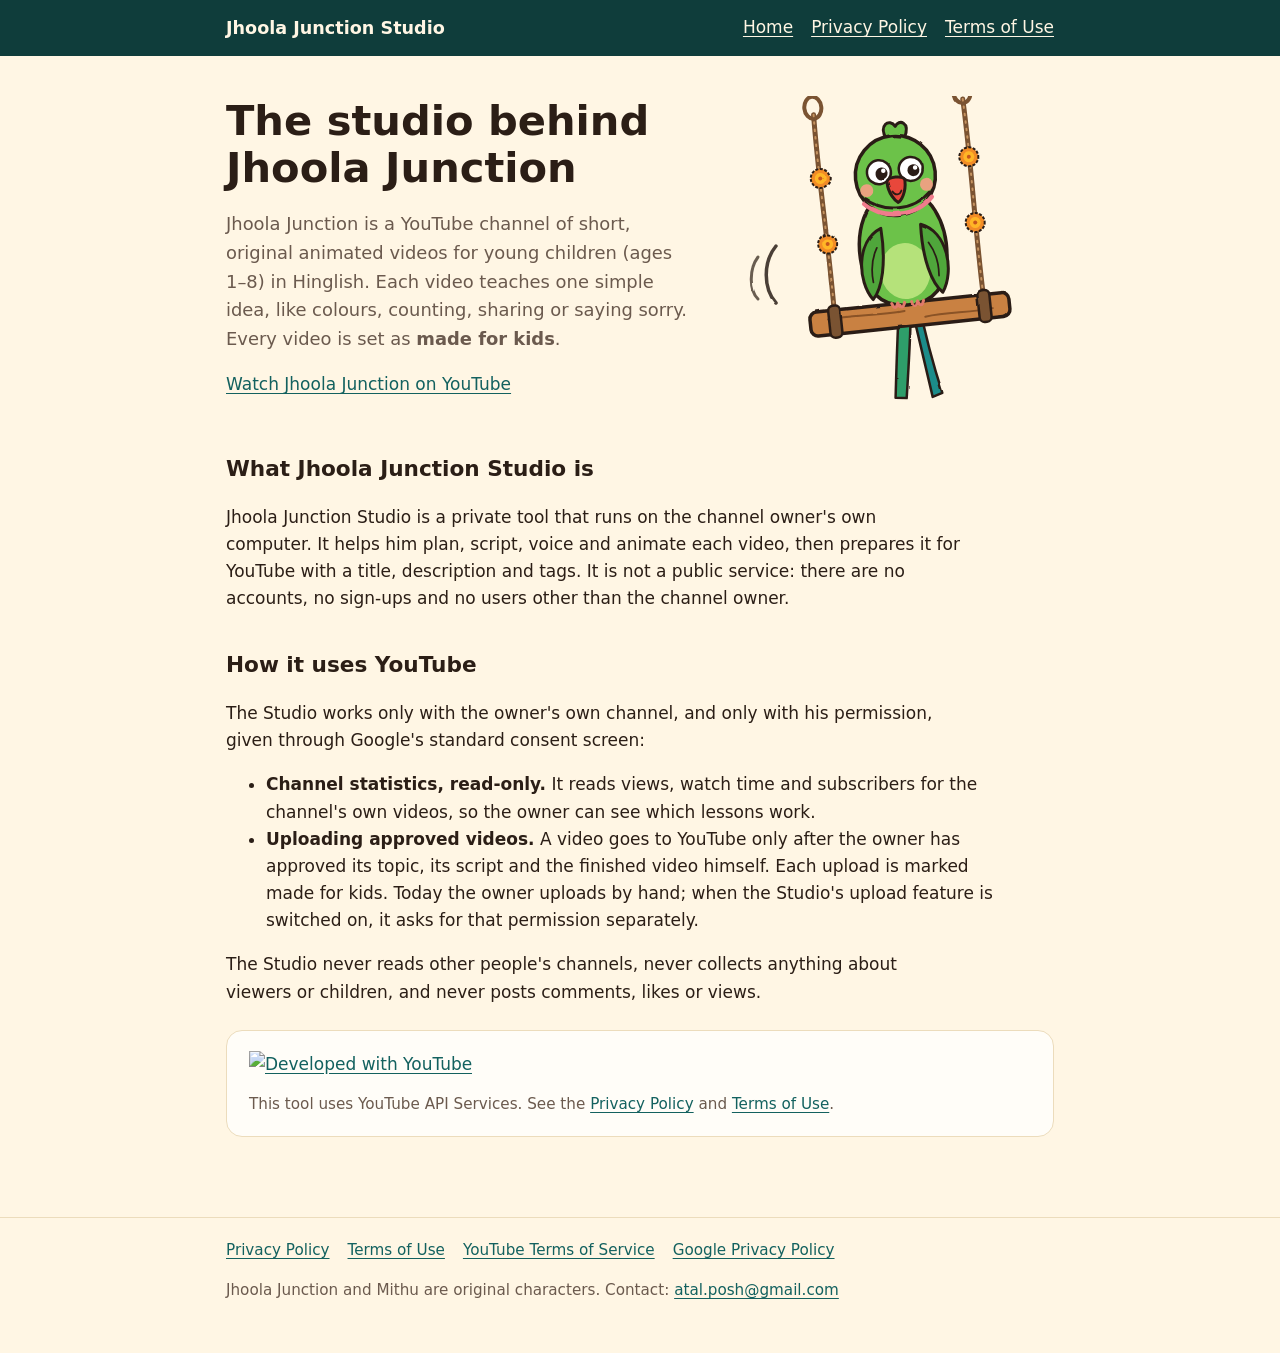
==== index.html @ df43fbc2 "Public pages for Jhoola Junction Studio: home, privacy policy, terms Plain HTML/CSS for GitHub Pages" ====
<!doctype html>
<html lang="en">
<head>
<meta charset="utf-8">
<meta name="viewport" content="width=device-width, initial-scale=1">
<title>Jhoola Junction Studio</title>
<meta name="description" content="Jhoola Junction Studio is the private production tool behind the Jhoola Junction kids' channel: original, made-for-kids learning Shorts in Hinglish.">
<link rel="stylesheet" href="style.css">
</head>
<body>
<header class="site">
  <div class="wrap">
    <a class="brand" href="./">Jhoola Junction Studio</a>
    <nav aria-label="Site">
      <ul>
        <li><a href="./">Home</a></li>
        <li><a href="privacy.html">Privacy Policy</a></li>
        <li><a href="terms.html">Terms of Use</a></li>
      </ul>
    </nav>
  </div>
</header>

<main id="main">
  <div class="wrap">
    <section class="hero">
      <div>
        <h1>The studio behind Jhoola Junction</h1>
        <p class="lead">Jhoola Junction is a YouTube channel of short, original animated videos for young children (ages 1–8) in Hinglish. Each video teaches one simple idea, like colours, counting, sharing or saying sorry. Every video is set as <strong>made for kids</strong>.</p>
        <p><a href="https://www.youtube.com/@Jhoola_Junction">Watch Jhoola Junction on YouTube</a></p>
      </div>
      <img src="mithu.svg" alt="Mithu, the channel's green parrot, sitting on a wooden swing hung with marigolds" width="300" height="320">
    </section>

    <h2>What Jhoola Junction Studio is</h2>
    <p>Jhoola Junction Studio is a private tool that runs on the channel owner's own computer. It helps him plan, script, voice and animate each video, then prepares it for YouTube with a title, description and tags. It is not a public service: there are no accounts, no sign-ups and no users other than the channel owner.</p>

    <h2>How it uses YouTube</h2>
    <p>The Studio works only with the owner's own channel, and only with his permission, given through Google's standard consent screen:</p>
    <ul>
      <li><strong>Channel statistics, read-only.</strong> It reads views, watch time and subscribers for the channel's own videos, so the owner can see which lessons work.</li>
      <li><strong>Uploading approved videos.</strong> A video goes to YouTube only after the owner has approved its topic, its script and the finished video himself. Each upload is marked made for kids. Today the owner uploads by hand; when the Studio's upload feature is switched on, it asks for that permission separately.</li>
    </ul>
    <p>The Studio never reads other people's channels, never collects anything about viewers or children, and never posts comments, likes or views.</p>

    <div class="card yt">
      <a href="https://www.youtube.com/@Jhoola_Junction" aria-label="Jhoola Junction on YouTube">
        <img class="logo-light" src="https://developers.google.com/static/youtube/images/developed-with-youtube-sentence-case-light.png" alt="Developed with YouTube" referrerpolicy="no-referrer" height="40">
        <img class="logo-dark" src="https://developers.google.com/static/youtube/images/developed-with-youtube-sentence-case-dark.png" alt="Developed with YouTube" referrerpolicy="no-referrer" height="40">
      </a>
      <p class="meta" style="margin:0">This tool uses YouTube API Services. See the <a href="privacy.html">Privacy Policy</a> and <a href="terms.html">Terms of Use</a>.</p>
    </div>
  </div>
</main>

<footer>
  <div class="wrap">
    <ul>
      <li><a href="privacy.html">Privacy Policy</a></li>
      <li><a href="terms.html">Terms of Use</a></li>
      <li><a href="https://www.youtube.com/t/terms">YouTube Terms of Service</a></li>
      <li><a href="http://www.google.com/policies/privacy">Google Privacy Policy</a></li>
    </ul>
    <p>Jhoola Junction and Mithu are original characters. Contact: <a href="mailto:atal.posh@gmail.com">atal.posh@gmail.com</a></p>
  </div>
</footer>
</body>
</html>
---- style.css ----
/* Jhoola Junction Studio — public pages. No scripts, no cookies, no web fonts. */
:root {
  --bg: #fff6e4;
  --surface: #fffdf8;
  --text: #2b1e16;
  --muted: #6b5a4e;
  --primary: #13615f;
  --rail: #0f3d3b;
  --on-rail: #fff6e4;
  --line: #ecdcbc;
  --marigold: #f2a91a;
  color-scheme: light dark;
}
@media (prefers-color-scheme: dark) {
  :root {
    --bg: #14201f;
    --surface: #1b2a28;
    --text: #f4ead8;
    --muted: #c1b3a2;
    --primary: #7fd1c8;
    --rail: #0b1716;
    --on-rail: #f4ead8;
    --line: #2c403d;
  }
  .logo-light { display: none; }
  .logo-dark { display: inline; }
}
* { box-sizing: border-box; }
html { -webkit-text-size-adjust: 100%; }
body {
  margin: 0;
  background: var(--bg);
  color: var(--text);
  font: 17px/1.6 ui-sans-serif, system-ui, -apple-system, "Segoe UI", Roboto, "Noto Sans", sans-serif;
}
a { color: var(--primary); text-underline-offset: 3px; }
a:focus-visible { outline: 3px solid var(--marigold); outline-offset: 2px; border-radius: 4px; }
header.site {
  background: var(--rail);
  color: var(--on-rail);
}
header.site .wrap { display: flex; align-items: center; justify-content: space-between; gap: 16px; flex-wrap: wrap; padding-top: 14px; padding-bottom: 14px; }
header.site a { color: var(--on-rail); }
.brand { font-weight: 700; font-size: 1.1rem; text-decoration: none; }
nav ul { display: flex; gap: 18px; list-style: none; margin: 0; padding: 0; flex-wrap: wrap; }
.wrap { max-width: 860px; margin: 0 auto; padding: 0 16px; }
main { padding: 40px 0 56px; }
.hero { display: grid; grid-template-columns: 1fr; gap: 24px; align-items: center; }
@media (min-width: 720px) { .hero { grid-template-columns: 1.4fr 1fr; } }
.hero img { width: 100%; max-width: 300px; height: auto; justify-self: center; }
h1 { font-size: clamp(1.9rem, 4vw, 2.6rem); line-height: 1.15; margin: 0 0 12px; }
h2 { font-size: 1.35rem; margin: 36px 0 8px; }
h3 { font-size: 1.05rem; margin: 22px 0 6px; }
p, li { max-width: 68ch; }
.lead { font-size: 1.12rem; color: var(--muted); }
.card {
  background: var(--surface);
  border: 1px solid var(--line);
  border-radius: 16px;
  padding: 20px 22px;
  margin: 24px 0;
}
.yt { display: flex; align-items: center; gap: 14px; flex-wrap: wrap; }
.yt img { height: 40px; width: auto; }
.logo-dark { display: none; }
.meta { color: var(--muted); font-size: 0.95rem; }
footer { border-top: 1px solid var(--line); padding: 20px 0 36px; color: var(--muted); font-size: 0.95rem; }
footer ul { display: flex; gap: 18px; flex-wrap: wrap; list-style: none; padding: 0; margin: 0 0 8px; }
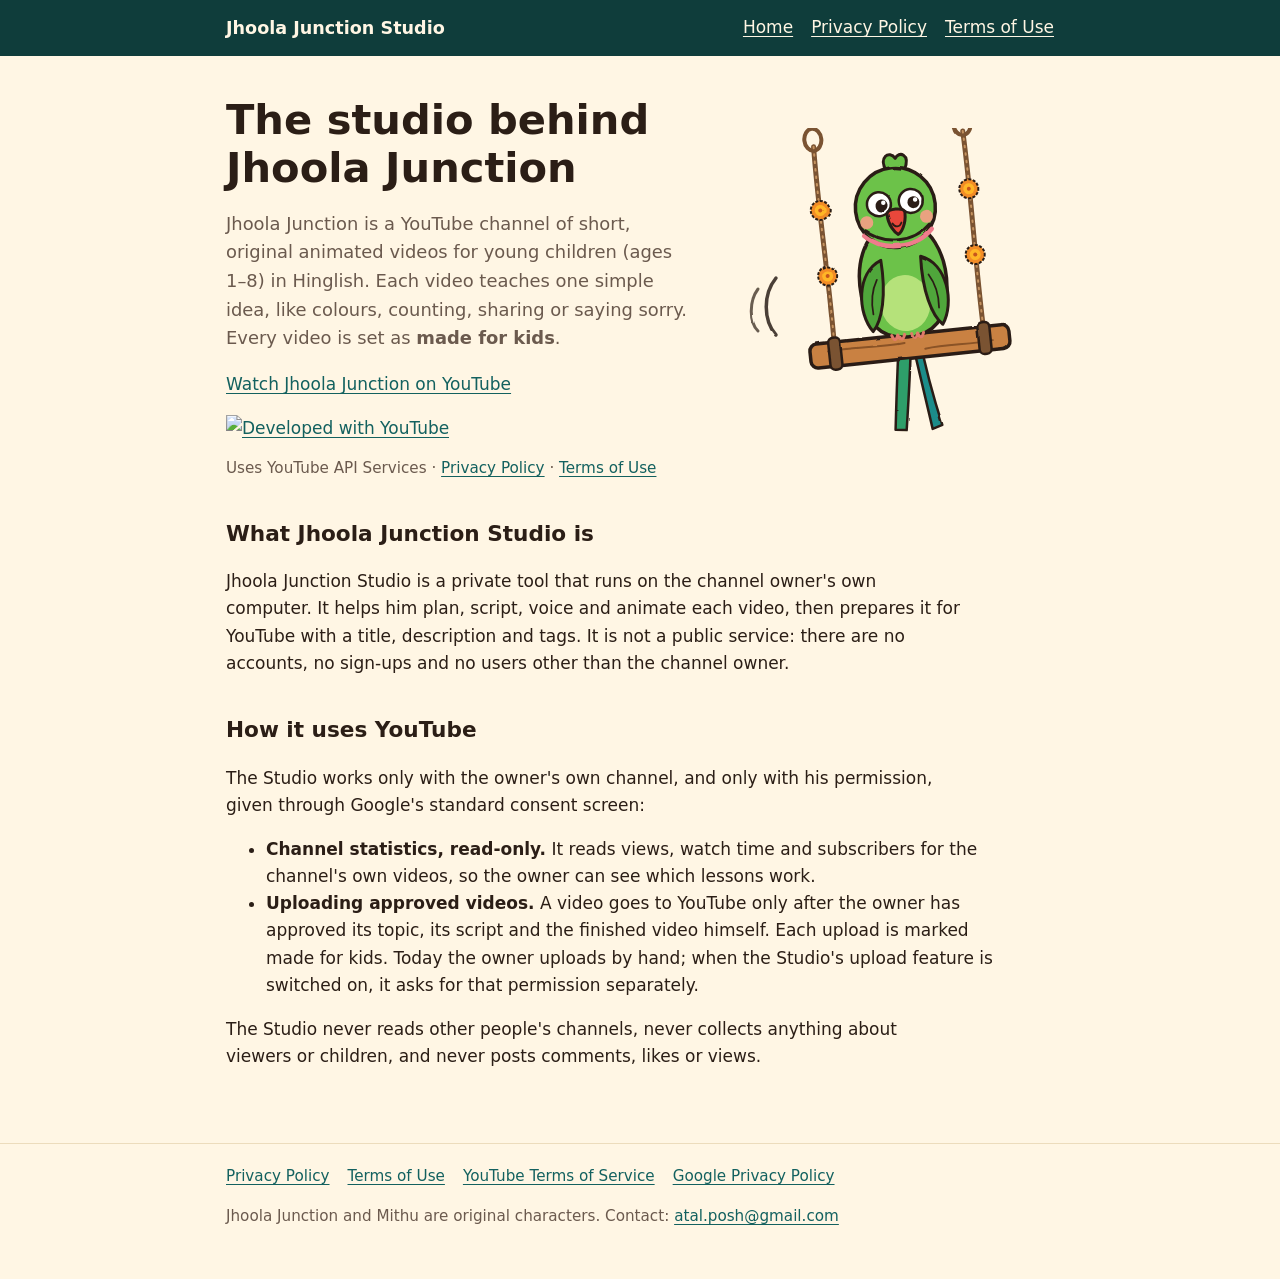
==== commit fad4e6e9: "Home: show the Developed with YouTube logo next to the Privacy Policy link, above the fold Co-Author" ====
--- a/index.html
+++ b/index.html
@@ -28,6 +28,13 @@
         <h1>The studio behind Jhoola Junction</h1>
         <p class="lead">Jhoola Junction is a YouTube channel of short, original animated videos for young children (ages 1–8) in Hinglish. Each video teaches one simple idea, like colours, counting, sharing or saying sorry. Every video is set as <strong>made for kids</strong>.</p>
         <p><a href="https://www.youtube.com/@Jhoola_Junction">Watch Jhoola Junction on YouTube</a></p>
+        <div class="yt">
+          <a href="https://www.youtube.com/@Jhoola_Junction" aria-label="Jhoola Junction on YouTube">
+            <img class="logo-light" src="https://developers.google.com/static/youtube/images/developed-with-youtube-sentence-case-light.png" alt="Developed with YouTube" referrerpolicy="no-referrer" height="40">
+            <img class="logo-dark" src="https://developers.google.com/static/youtube/images/developed-with-youtube-sentence-case-dark.png" alt="Developed with YouTube" referrerpolicy="no-referrer" height="40">
+          </a>
+          <p class="meta" style="margin:0">Uses YouTube API Services · <a href="privacy.html">Privacy Policy</a> · <a href="terms.html">Terms of Use</a></p>
+        </div>
       </div>
       <img src="mithu.svg" alt="Mithu, the channel's green parrot, sitting on a wooden swing hung with marigolds" width="300" height="320">
     </section>
@@ -43,13 +50,6 @@
     </ul>
     <p>The Studio never reads other people's channels, never collects anything about viewers or children, and never posts comments, likes or views.</p>
 
-    <div class="card yt">
-      <a href="https://www.youtube.com/@Jhoola_Junction" aria-label="Jhoola Junction on YouTube">
-        <img class="logo-light" src="https://developers.google.com/static/youtube/images/developed-with-youtube-sentence-case-light.png" alt="Developed with YouTube" referrerpolicy="no-referrer" height="40">
-        <img class="logo-dark" src="https://developers.google.com/static/youtube/images/developed-with-youtube-sentence-case-dark.png" alt="Developed with YouTube" referrerpolicy="no-referrer" height="40">
-      </a>
-      <p class="meta" style="margin:0">This tool uses YouTube API Services. See the <a href="privacy.html">Privacy Policy</a> and <a href="terms.html">Terms of Use</a>.</p>
-    </div>
   </div>
 </main>
 
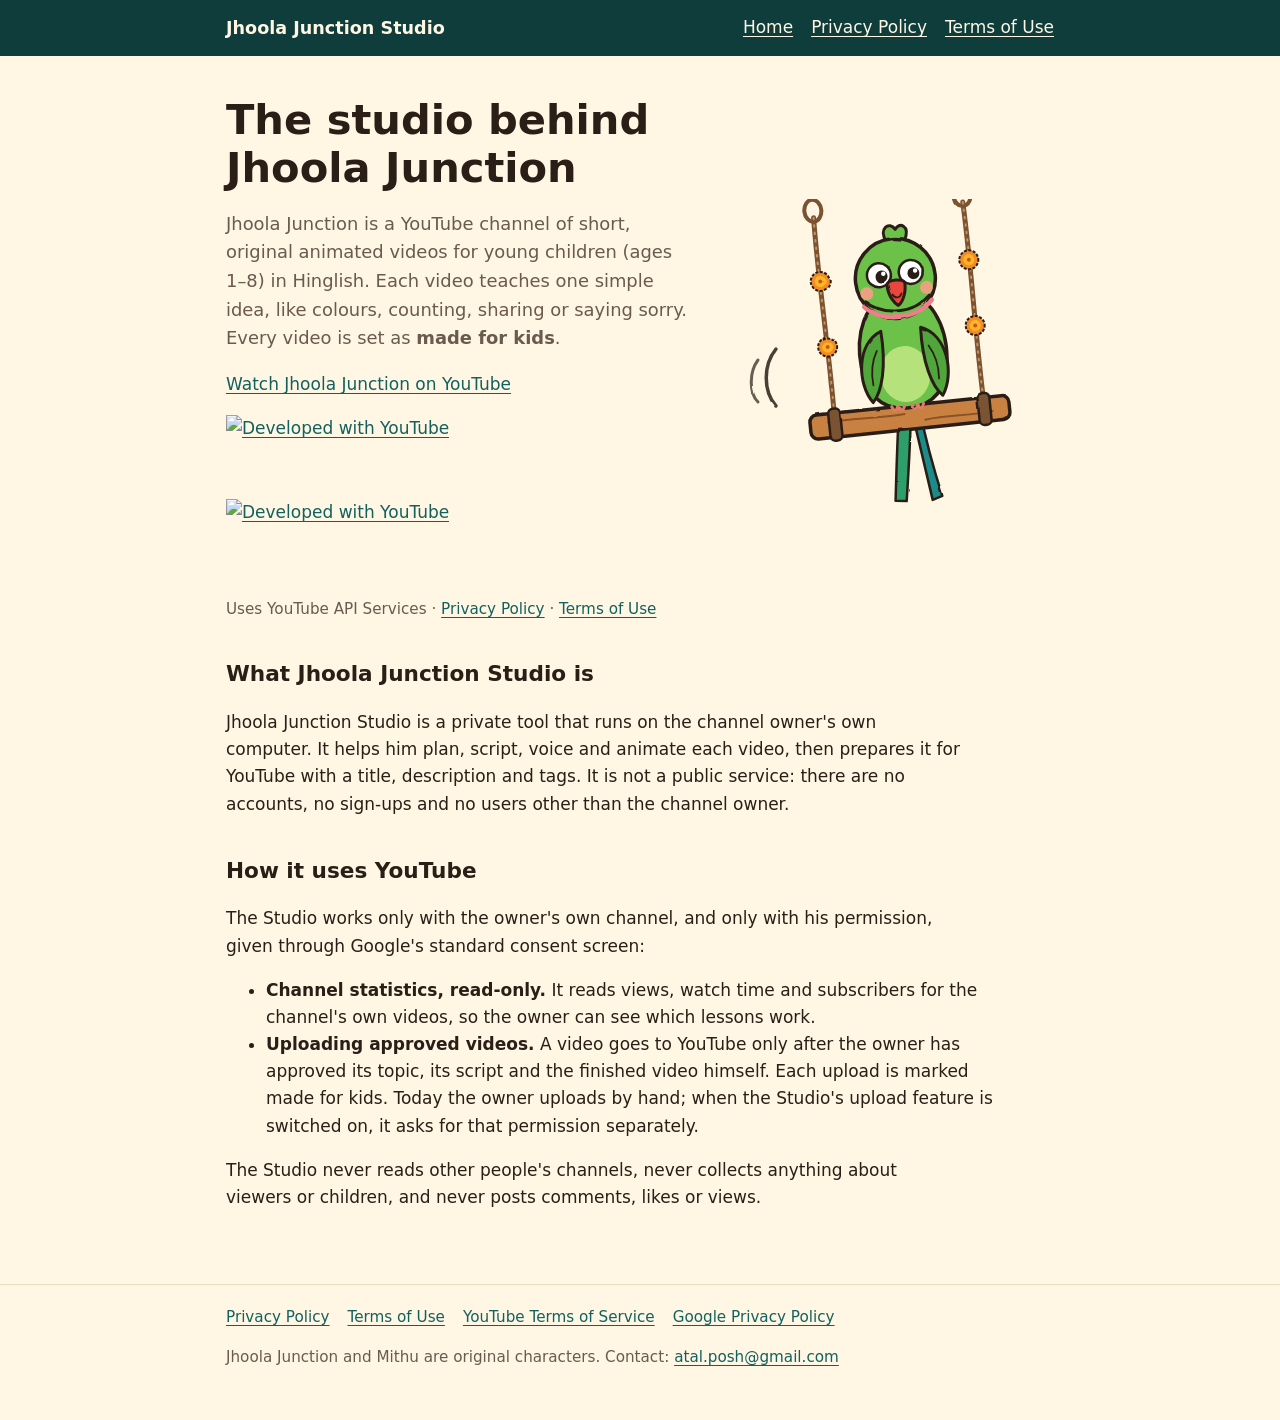
==== commit 232441a2: "Home: show the Developed with YouTube logo larger so its text is readable Co-Authored-By: Claude Opu" ====
--- a/index.html
+++ b/index.html
@@ -30,8 +30,8 @@
         <p><a href="https://www.youtube.com/@Jhoola_Junction">Watch Jhoola Junction on YouTube</a></p>
         <div class="yt">
           <a href="https://www.youtube.com/@Jhoola_Junction" aria-label="Jhoola Junction on YouTube">
-            <img class="logo-light" src="https://developers.google.com/static/youtube/images/developed-with-youtube-sentence-case-light.png" alt="Developed with YouTube" referrerpolicy="no-referrer" height="40">
-            <img class="logo-dark" src="https://developers.google.com/static/youtube/images/developed-with-youtube-sentence-case-dark.png" alt="Developed with YouTube" referrerpolicy="no-referrer" height="40">
+            <img class="logo-light" src="https://developers.google.com/static/youtube/images/developed-with-youtube-sentence-case-dark.png" alt="Developed with YouTube" referrerpolicy="no-referrer" height="84">
+            <img class="logo-dark" src="https://developers.google.com/static/youtube/images/developed-with-youtube-sentence-case-light.png" alt="Developed with YouTube" referrerpolicy="no-referrer" height="84">
           </a>
           <p class="meta" style="margin:0">Uses YouTube API Services · <a href="privacy.html">Privacy Policy</a> · <a href="terms.html">Terms of Use</a></p>
         </div>
--- a/style.css
+++ b/style.css
@@ -61,7 +61,7 @@
   margin: 24px 0;
 }
 .yt { display: flex; align-items: center; gap: 14px; flex-wrap: wrap; }
-.yt img { height: 40px; width: auto; }
+.yt img { height: 84px; width: auto; display: block; }
 .logo-dark { display: none; }
 .meta { color: var(--muted); font-size: 0.95rem; }
 footer { border-top: 1px solid var(--line); padding: 20px 0 36px; color: var(--muted); font-size: 0.95rem; }
